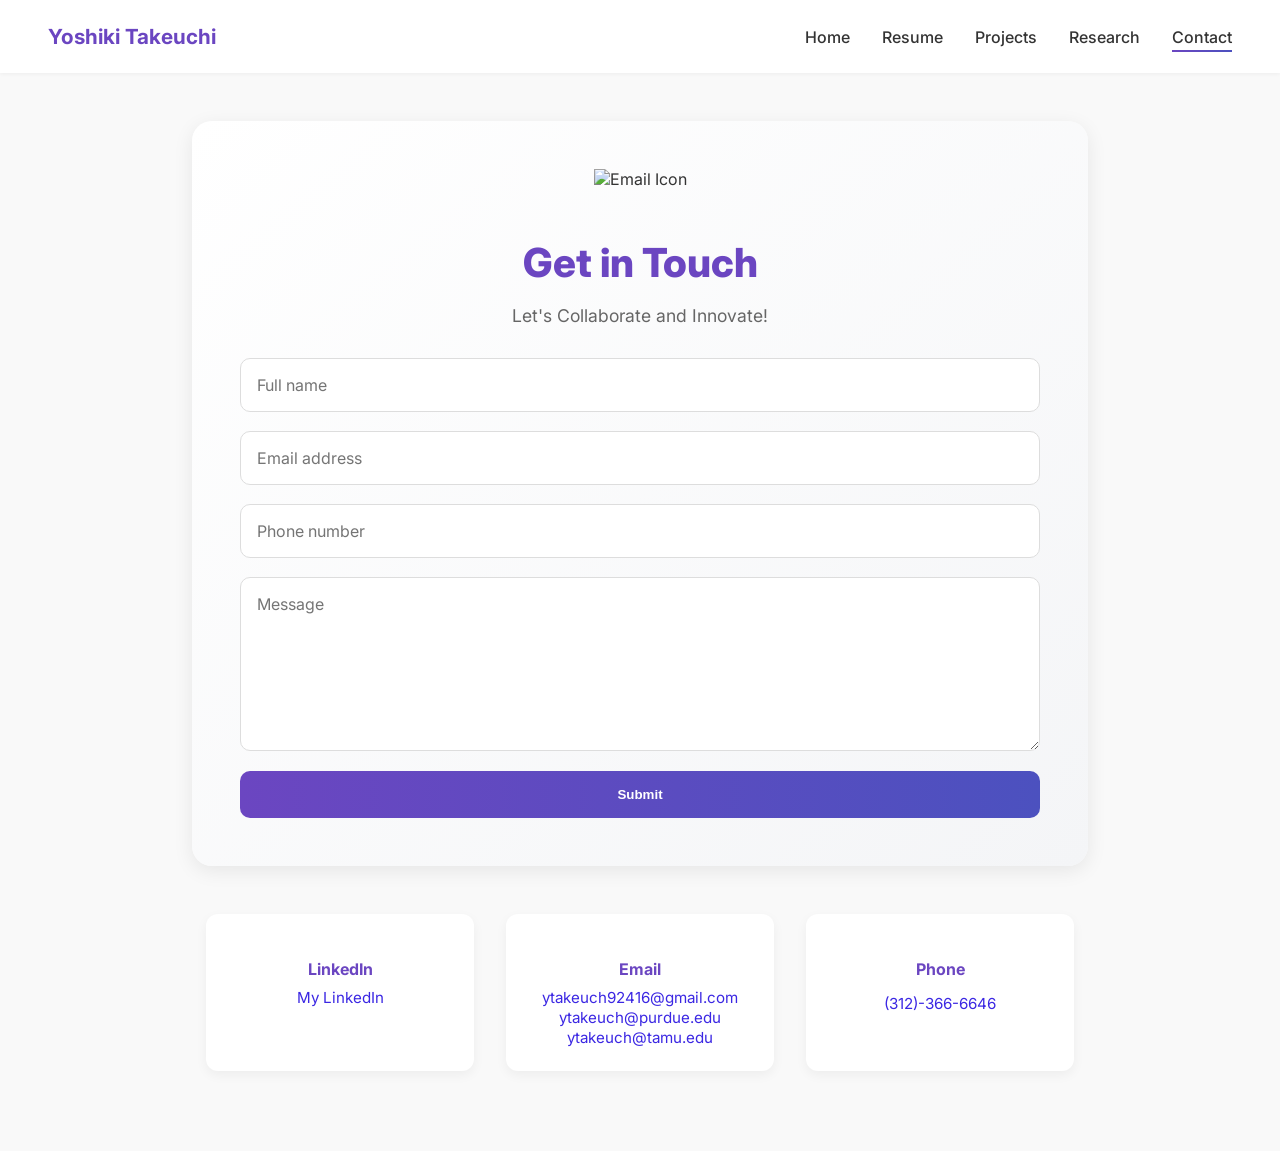
==== contact.html @ b3e2d3dc "Add files via upload" ====
<!DOCTYPE html>
<html lang="en">
<head>
  <meta charset="UTF-8">
  <meta name="viewport" content="width=device-width, initial-scale=1.0">
  <title>Contact - Yoshiki Takeuchi</title>
  <link href="https://fonts.googleapis.com/css2?family=Inter:wght@400;600;700;800&display=swap" rel="stylesheet">
  <style>
    body {
      font-family: 'Inter', sans-serif;
      margin: 0;
      padding: 0;
      background-color: #f9f9f9;
      color: #333;
    }
    .navbar {
      display: flex;
      justify-content: space-between;
      align-items: center;
      padding: 1.5rem 3rem;
      background-color: #fff;
      box-shadow: 0 1px 4px rgba(0, 0, 0, 0.05);
    }
    .navbar .logo {
      color: #6B46C1;
      font-weight: 700;
      font-size: 1.3rem;
    }
    .navbar ul {
      list-style: none;
      display: flex;
      gap: 2rem;
      margin: 0;
      padding: 0;
    }
    .navbar a {
      text-decoration: none;
      color: #333;
      font-weight: 500;
      position: relative;
      transition: color 0.3s ease;
    }
    .navbar a:hover {
      color: #6B46C1;
    }
    .navbar a.active::after {
      content: '';
      position: absolute;
      left: 0;
      bottom: -5px;
      width: 100%;
      height: 2px;
      background: linear-gradient(to right, #6B46C1, #4C51BF);
    }
    .contact-container {
      max-width: 800px;
      margin: 3rem auto;
      background: linear-gradient(to bottom right, #ffffff, #f4f5f7);
      padding: 3rem;
      border-radius: 20px;
      text-align: center;
      box-shadow: 0 5px 20px rgba(0, 0, 0, 0.08);
    }
    .contact-container img {
      width: 50px;
      margin-bottom: 1rem;
      transition: transform 0.3s ease;
    }
    .contact-container img:hover {
      transform: scale(1.1);
    }
    .contact-container h2 {
      font-size: 2.5rem;
      font-weight: 800;
      color: #6B46C1;
      margin-bottom: 0.5rem;
    }
    .contact-container p.subtitle {
      color: #666;
      margin-bottom: 2rem;
      font-size: 1.1rem;
    }
    .contact-container form {
      display: flex;
      flex-direction: column;
      gap: 1.2rem;
    }
    input, textarea {
      padding: 1rem;
      border-radius: 10px;
      border: 1px solid #ddd;
      font-size: 1rem;
      font-family: inherit;
      background-color: #fff;
      transition: border-color 0.3s ease, box-shadow 0.3s ease;
    }
    input:focus, textarea:focus {
      outline: none;
      border-color: #6B46C1;
      box-shadow: 0 0 8px rgba(107, 70, 193, 0.2);
    }
    textarea {
      resize: vertical;
      min-height: 140px;
    }
    .submit-btn {
      background: linear-gradient(to right, #6B46C1, #4C51BF);
      color: white;
      padding: 1rem;
      font-weight: 600;
      border: none;
      border-radius: 10px;
      cursor: pointer;
      transition: transform 0.3s ease, box-shadow 0.3s ease;
    }
    .submit-btn:hover {
      transform: translateY(-2px);
      box-shadow: 0 5px 15px rgba(107, 70, 193, 0.3);
    }
    .success-message {
      display: none;
      color: #2ecc71;
      font-weight: 600;
      margin-top: 1rem;
    }
    .contact-info {
      display: flex;
      justify-content: center;
      gap: 2rem;
      margin: 3rem auto 5rem;
      flex-wrap: wrap;
    }
    .info-box {
      background-color: white;
      padding: 1.5rem;
      border-radius: 12px;
      box-shadow: 0 4px 12px rgba(0, 0, 0, 0.05);
      width: 220px;
      text-align: center;
      transition: transform 0.3s ease, box-shadow 0.3s ease;
    }
    .info-box:hover {
      transform: translateY(-5px);
      box-shadow: 0 8px 20px rgba(0, 0, 0, 0.1);
    }
    .info-box h4 {
      margin-bottom: 0.5rem;
      color: #6B46C1;
    }
    .info-box a, .info-box p {
      text-decoration: none;
      color: #3b27e3;
      font-size: 0.95rem;
      transition: color 0.3s ease;
    }
    .info-box a:hover {
      color: #6B46C1;
    }
  </style>
</head>
<body>
  <header class="navbar">
    <div class="logo">Yoshiki Takeuchi</div>
    <nav>
      <ul>
        <li><a href="index.html" class="nav-link">Home</a></li>
        <li><a href="resume.html" class="nav-link">Resume</a></li>
        <li><a href="projects.html" class="nav-link">Projects</a></li>
        <li><a href="research.html" class="nav-link">Research</a></li>
        <li><a href="contact.html" class="nav-link active">Contact</a></li>
      </ul>
    </nav>
  </header>

  <main>
    <div class="contact-container">
      <img src="https://cdn-icons-png.flaticon.com/512/732/732200.png" alt="Email Icon">
      <h2>Get in Touch</h2>
      <p class="subtitle">Let's Collaborate and Innovate!</p>
      <form id="contact-form">
        <input type="text" name="Full Name" placeholder="Full name" required>
        <input type="email" name="Email" placeholder="Email address" required>
        <input type="tel" name="Phone" placeholder="Phone number">
        <textarea name="Message" placeholder="Message" required></textarea>
        <button type="submit" class="submit-btn">Submit</button>
        <p class="success-message">Message sent successfully!</p>
      </form>
    </div>

    <div class="contact-info">
      <div class="info-box">
        <h4>LinkedIn</h4>
        <a href="https://www.linkedin.com/in/yoshiki-takeuchi-6a8500245" target="_blank">My LinkedIn</a>
      </div>
      <div class="info-box">
        <h4>Email</h4>
        <a href="mailto:ytakeuch92416@gmail.com">ytakeuch92416@gmail.com</a><br>
        <a href="mailto:ytakeuch@purdue.edu">ytakeuch@purdue.edu</a><br>
        <a href="mailto:ytakeuch@tamu.edu">ytakeuch@tamu.edu</a>
      </div>
      <div class="info-box">
        <h4>Phone</h4>
        <p>(312)-366-6646</p>
      </div>
    </div>
  </main>

  <script>
    // Navbar active link
    const currentPath = window.location.pathname.split("/").pop();
    document.querySelectorAll(".nav-link").forEach(link => {
      if (link.getAttribute("href") === currentPath) {
        link.classList.add("active");
      }
    });

    // Form submission feedback
    const form = document.getElementById('contact-form');
    const successMessage = document.querySelector('.success-message');
    form.addEventListener('submit', (e) => {
      e.preventDefault();
      successMessage.style.display = 'block';
      form.reset();
      setTimeout(() => {
        successMessage.style.display = 'none';
      }, 3000);
    });
  </script>
</body>
</html>
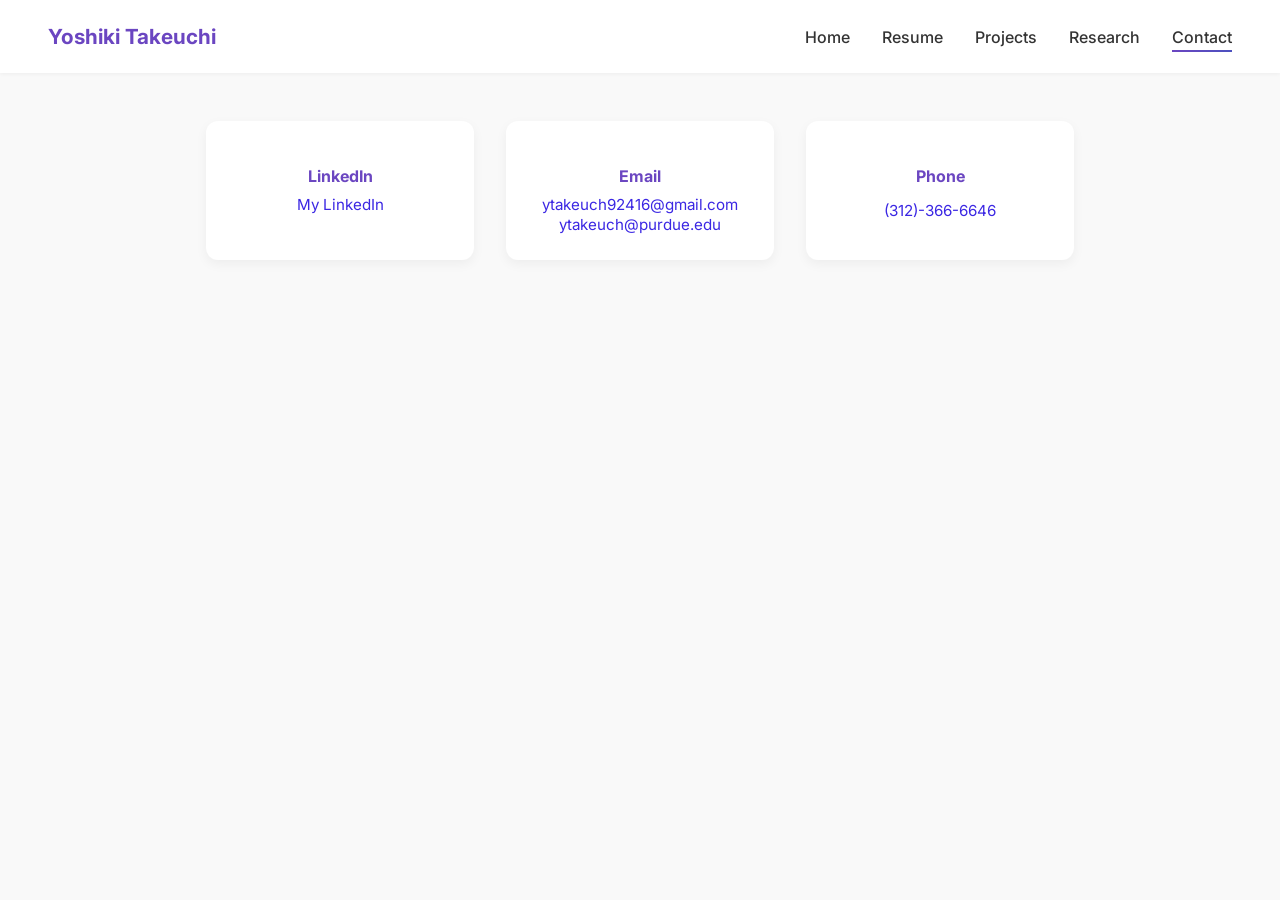
==== commit 9492c812: "Add files via upload" ====
--- a/contact.html
+++ b/contact.html
@@ -173,7 +173,7 @@
   </header>
 
   <main>
-    <div class="contact-container">
+    <!-- <div class="contact-container">
       <img src="https://cdn-icons-png.flaticon.com/512/732/732200.png" alt="Email Icon">
       <h2>Get in Touch</h2>
       <p class="subtitle">Let's Collaborate and Innovate!</p>
@@ -185,8 +185,8 @@
         <button type="submit" class="submit-btn">Submit</button>
         <p class="success-message">Message sent successfully!</p>
       </form>
-    </div>
-
+    </div> -->
+    
     <div class="contact-info">
       <div class="info-box">
         <h4>LinkedIn</h4>
@@ -196,7 +196,6 @@
         <h4>Email</h4>
         <a href="mailto:ytakeuch92416@gmail.com">ytakeuch92416@gmail.com</a><br>
         <a href="mailto:ytakeuch@purdue.edu">ytakeuch@purdue.edu</a><br>
-        <a href="mailto:ytakeuch@tamu.edu">ytakeuch@tamu.edu</a>
       </div>
       <div class="info-box">
         <h4>Phone</h4>
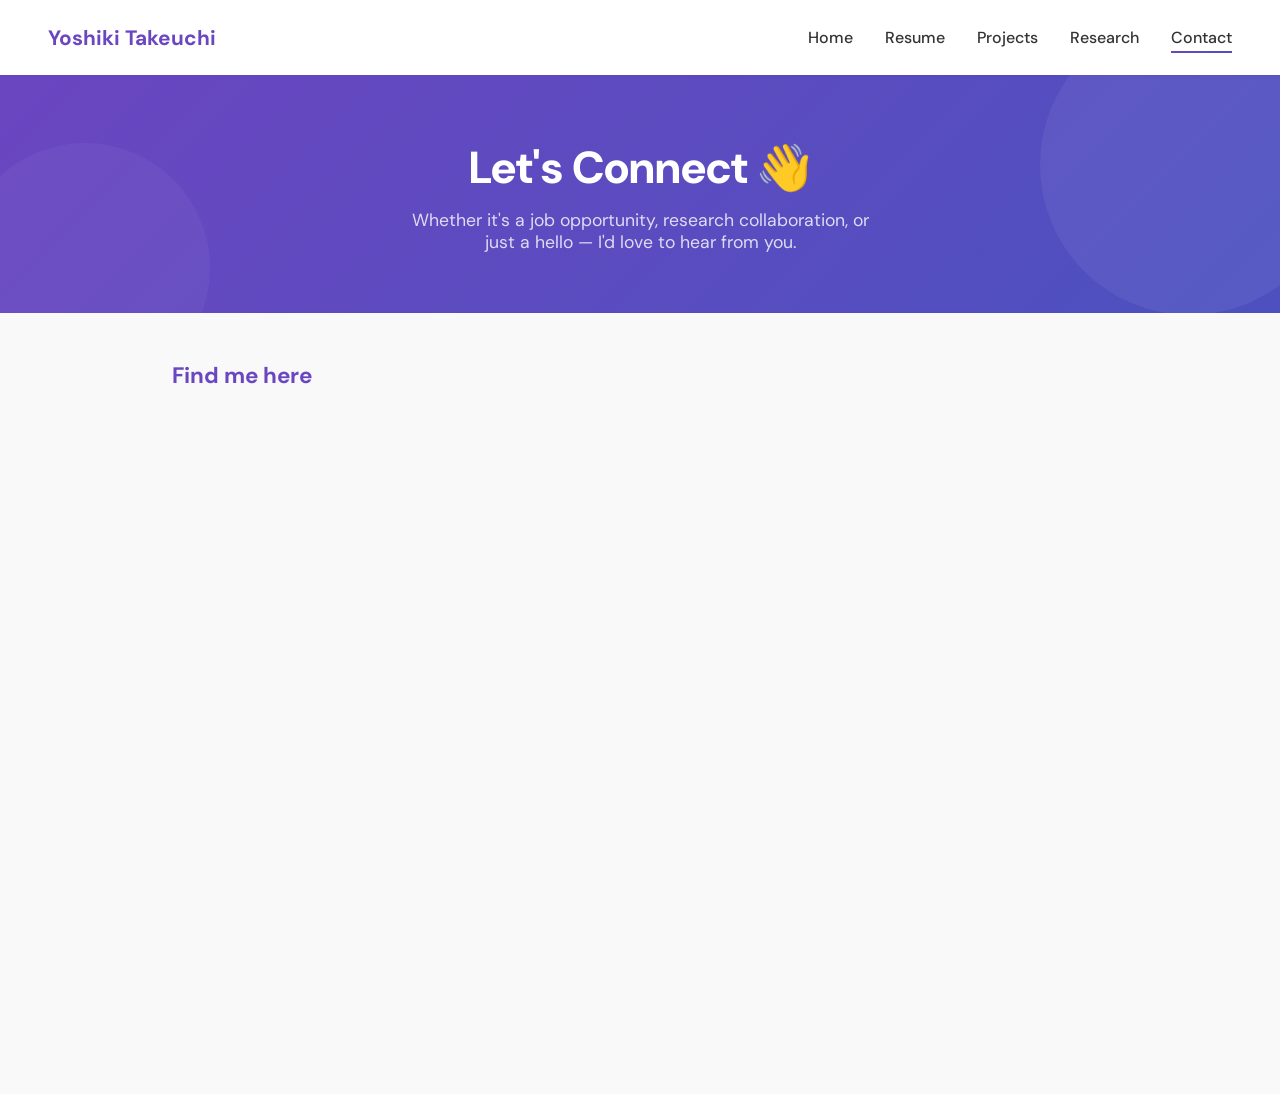
==== commit 1c15019b: "Add files via upload" ====
--- a/contact.html
+++ b/contact.html
@@ -4,164 +4,226 @@
   <meta charset="UTF-8">
   <meta name="viewport" content="width=device-width, initial-scale=1.0">
   <title>Contact - Yoshiki Takeuchi</title>
-  <link href="https://fonts.googleapis.com/css2?family=Inter:wght@400;600;700;800&display=swap" rel="stylesheet">
+  <link href="https://fonts.googleapis.com/css2?family=DM+Sans:wght@400;500;600;700&family=DM+Serif+Display:ital@0;1&display=swap" rel="stylesheet">
   <style>
-    body {
-      font-family: 'Inter', sans-serif;
-      margin: 0;
-      padding: 0;
-      background-color: #f9f9f9;
-      color: #333;
-    }
+    * { margin: 0; padding: 0; box-sizing: border-box; }
+
+    body { font-family: 'DM Sans', sans-serif; background-color: #f9f9f9; color: #333; }
+
+    /* ── Navbar ── */
     .navbar {
       display: flex;
       justify-content: space-between;
       align-items: center;
       padding: 1.5rem 3rem;
       background-color: #fff;
-      box-shadow: 0 1px 4px rgba(0, 0, 0, 0.05);
-    }
-    .navbar .logo {
-      color: #6B46C1;
-      font-weight: 700;
-      font-size: 1.3rem;
-    }
-    .navbar ul {
-      list-style: none;
-      display: flex;
-      gap: 2rem;
-      margin: 0;
-      padding: 0;
-    }
-    .navbar a {
-      text-decoration: none;
-      color: #333;
-      font-weight: 500;
+      box-shadow: 0 1px 4px rgba(0,0,0,0.05);
+      position: sticky;
+      top: 0;
+      z-index: 100;
+    }
+    .navbar .logo { color: #6B46C1; font-weight: 700; font-size: 1.3rem; }
+    .navbar ul { list-style: none; display: flex; gap: 2rem; margin: 0; padding: 0; }
+    .navbar a { text-decoration: none; color: #333; font-weight: 500; position: relative; transition: color 0.3s ease; }
+    .navbar a:hover { color: #6B46C1; }
+    .navbar a::after {
+      content: ''; position: absolute;
+      left: 0; bottom: -5px; width: 0; height: 2px;
+      background: linear-gradient(to right, #6B46C1, #4C51BF);
+      transition: width 0.25s ease;
+    }
+    .navbar a:hover::after, .navbar a.active::after { width: 100%; }
+
+    /* Hamburger */
+    .nav-toggle {
+      display: none;
+      flex-direction: column;
+      gap: 5px;
+      cursor: pointer;
+      background: none;
+      border: none;
+      padding: 4px;
+    }
+    .nav-toggle span {
+      display: block; width: 24px; height: 2px;
+      background: #333; border-radius: 2px; transition: all 0.3s ease;
+    }
+
+    /* ── Hero ── */
+    .contact-hero {
+      background: linear-gradient(135deg, #6B46C1 0%, #4C51BF 100%);
+      padding: 4rem 3rem 3rem;
+      text-align: center;
       position: relative;
-      transition: color 0.3s ease;
-    }
-    .navbar a:hover {
-      color: #6B46C1;
-    }
-    .navbar a.active::after {
-      content: '';
-      position: absolute;
-      left: 0;
-      bottom: -5px;
-      width: 100%;
-      height: 2px;
+      overflow: hidden;
+    }
+    .contact-hero::before {
+      content: ''; position: absolute;
+      top: -60px; right: -60px; width: 300px; height: 300px;
+      background: rgba(255,255,255,0.06); border-radius: 50%;
+    }
+    .contact-hero::after {
+      content: ''; position: absolute;
+      bottom: -80px; left: -40px; width: 250px; height: 250px;
+      background: rgba(255,255,255,0.04); border-radius: 50%;
+    }
+    .contact-hero h1 { font-size: 2.8rem; font-weight: 800; color: #fff; margin-bottom: 0.75rem; }
+    .contact-hero p { color: rgba(255,255,255,0.8); font-size: 1.1rem; max-width: 480px; margin: 0 auto; }
+
+    /* ── Body layout ── */
+    .contact-body {
+      max-width: 1000px;
+      margin: 0 auto;
+      padding: 3rem 2rem 5rem;
+      display: grid;
+      grid-template-columns: 1fr 1.4fr;
+      gap: 2.5rem;
+      align-items: start;
+    }
+
+    /* ── Left ── */
+    .contact-left h2 { font-size: 1.4rem; font-weight: 700; color: #6B46C1; margin-bottom: 1.5rem; }
+
+    .contact-card {
+      background: #fff; border-radius: 14px; padding: 1.25rem 1.5rem;
+      margin-bottom: 1rem; box-shadow: 0 4px 12px rgba(0,0,0,0.05);
+      display: flex; align-items: center; gap: 1rem;
+      text-decoration: none; color: inherit;
+      transition: transform 0.25s ease, box-shadow 0.25s ease;
+      border-left: 4px solid transparent;
+    }
+    .contact-card:hover {
+      transform: translateX(6px);
+      box-shadow: 0 8px 20px rgba(107,70,193,0.12);
+      border-left-color: #6B46C1;
+    }
+    .contact-card .icon {
+      font-size: 1.6rem; width: 44px; height: 44px;
+      display: flex; align-items: center; justify-content: center;
+      background: #f0ebff; border-radius: 10px; flex-shrink: 0;
+    }
+    .contact-card .card-info strong {
+      display: block; font-size: 0.8rem; font-weight: 700;
+      text-transform: uppercase; letter-spacing: 0.06em; color: #999; margin-bottom: 0.2rem;
+    }
+    .contact-card .card-info span { font-size: 0.95rem; color: #333; font-weight: 500; }
+
+    .availability {
+      background: #fff; border-radius: 14px; padding: 1.25rem 1.5rem;
+      box-shadow: 0 4px 12px rgba(0,0,0,0.05); margin-top: 1.5rem;
+    }
+    .availability h3 {
+      font-size: 0.85rem; font-weight: 700; text-transform: uppercase;
+      letter-spacing: 0.06em; color: #999; margin-bottom: 1rem;
+    }
+    .status-dot {
+      display: inline-block; width: 9px; height: 9px;
+      border-radius: 50%; background: #22c55e; margin-right: 0.5rem;
+      animation: pulse 2s infinite;
+    }
+    @keyframes pulse {
+      0%, 100% { box-shadow: 0 0 0 0 rgba(34,197,94,0.4); }
+      50%       { box-shadow: 0 0 0 6px rgba(34,197,94,0); }
+    }
+    .status-text { font-size: 0.95rem; font-weight: 600; color: #333; }
+    .availability p.note { font-size: 0.85rem; color: #888; margin-top: 0.5rem; }
+
+    /* ── Right: form ── */
+    .contact-right {
+      background: #fff; border-radius: 18px; padding: 2.25rem;
+      box-shadow: 0 6px 24px rgba(0,0,0,0.07);
+    }
+    .contact-right h2 { font-size: 1.4rem; font-weight: 700; color: #6B46C1; margin-bottom: 0.4rem; }
+    .contact-right p.form-sub { font-size: 0.9rem; color: #888; margin-bottom: 1.75rem; }
+
+    .form-group { margin-bottom: 1.1rem; }
+    .form-group label {
+      display: block; font-size: 0.82rem; font-weight: 600; color: #555;
+      margin-bottom: 0.4rem; text-transform: uppercase; letter-spacing: 0.05em;
+    }
+    .form-group input, .form-group textarea, .form-group select {
+      width: 100%; padding: 0.85rem 1rem; border: 1.5px solid #e5e5e5;
+      border-radius: 10px; font-size: 0.95rem; font-family: 'DM Sans', sans-serif;
+      color: #333; background: #fafafa;
+      transition: border-color 0.25s ease, box-shadow 0.25s ease, background 0.25s ease;
+    }
+    .form-group input:focus, .form-group textarea:focus, .form-group select:focus {
+      outline: none; border-color: #6B46C1; background: #fff;
+      box-shadow: 0 0 0 3px rgba(107,70,193,0.1);
+    }
+    .form-group textarea { resize: vertical; min-height: 120px; }
+
+    .form-row { display: grid; grid-template-columns: 1fr 1fr; gap: 1rem; }
+
+    .submit-btn {
+      width: 100%; padding: 1rem;
       background: linear-gradient(to right, #6B46C1, #4C51BF);
-    }
-    .contact-container {
-      max-width: 800px;
-      margin: 3rem auto;
-      background: linear-gradient(to bottom right, #ffffff, #f4f5f7);
-      padding: 3rem;
-      border-radius: 20px;
-      text-align: center;
-      box-shadow: 0 5px 20px rgba(0, 0, 0, 0.08);
-    }
-    .contact-container img {
-      width: 50px;
-      margin-bottom: 1rem;
-      transition: transform 0.3s ease;
-    }
-    .contact-container img:hover {
-      transform: scale(1.1);
-    }
-    .contact-container h2 {
-      font-size: 2.5rem;
-      font-weight: 800;
-      color: #6B46C1;
-      margin-bottom: 0.5rem;
-    }
-    .contact-container p.subtitle {
-      color: #666;
-      margin-bottom: 2rem;
-      font-size: 1.1rem;
-    }
-    .contact-container form {
-      display: flex;
-      flex-direction: column;
-      gap: 1.2rem;
-    }
-    input, textarea {
-      padding: 1rem;
-      border-radius: 10px;
-      border: 1px solid #ddd;
-      font-size: 1rem;
-      font-family: inherit;
-      background-color: #fff;
-      transition: border-color 0.3s ease, box-shadow 0.3s ease;
-    }
-    input:focus, textarea:focus {
-      outline: none;
-      border-color: #6B46C1;
-      box-shadow: 0 0 8px rgba(107, 70, 193, 0.2);
-    }
-    textarea {
-      resize: vertical;
-      min-height: 140px;
-    }
-    .submit-btn {
-      background: linear-gradient(to right, #6B46C1, #4C51BF);
-      color: white;
-      padding: 1rem;
-      font-weight: 600;
-      border: none;
-      border-radius: 10px;
-      cursor: pointer;
-      transition: transform 0.3s ease, box-shadow 0.3s ease;
-    }
-    .submit-btn:hover {
-      transform: translateY(-2px);
-      box-shadow: 0 5px 15px rgba(107, 70, 193, 0.3);
-    }
-    .success-message {
-      display: none;
-      color: #2ecc71;
-      font-weight: 600;
-      margin-top: 1rem;
-    }
-    .contact-info {
-      display: flex;
-      justify-content: center;
-      gap: 2rem;
-      margin: 3rem auto 5rem;
-      flex-wrap: wrap;
-    }
-    .info-box {
-      background-color: white;
-      padding: 1.5rem;
-      border-radius: 12px;
-      box-shadow: 0 4px 12px rgba(0, 0, 0, 0.05);
-      width: 220px;
-      text-align: center;
-      transition: transform 0.3s ease, box-shadow 0.3s ease;
-    }
-    .info-box:hover {
-      transform: translateY(-5px);
-      box-shadow: 0 8px 20px rgba(0, 0, 0, 0.1);
-    }
-    .info-box h4 {
-      margin-bottom: 0.5rem;
-      color: #6B46C1;
-    }
-    .info-box a, .info-box p {
-      text-decoration: none;
-      color: #3b27e3;
-      font-size: 0.95rem;
-      transition: color 0.3s ease;
-    }
-    .info-box a:hover {
-      color: #6B46C1;
+      color: white; font-size: 1rem; font-weight: 700;
+      font-family: 'DM Sans', sans-serif; border: none;
+      border-radius: 10px; cursor: pointer;
+      transition: transform 0.2s ease, box-shadow 0.2s ease; margin-top: 0.5rem;
+    }
+    .submit-btn:hover { transform: translateY(-2px); box-shadow: 0 8px 20px rgba(107,70,193,0.3); }
+    .submit-btn:active { transform: translateY(0); }
+
+    .success-banner {
+      display: none; background: #f0fdf4; border: 1.5px solid #86efac;
+      border-radius: 10px; padding: 1rem 1.25rem; margin-top: 1rem;
+      text-align: center; color: #16a34a; font-weight: 600; font-size: 0.95rem;
+    }
+
+    /* ── Reveal ── */
+    .reveal { opacity: 0; transform: translateY(24px); transition: opacity 0.6s ease, transform 0.6s ease; }
+    .reveal.visible { opacity: 1; transform: translateY(0); }
+    .reveal-delay-1 { transition-delay: 0.1s; }
+    .reveal-delay-2 { transition-delay: 0.2s; }
+    .reveal-delay-3 { transition-delay: 0.3s; }
+
+    /* ── Tablet ── */
+    @media (max-width: 900px) {
+      .contact-body { grid-template-columns: 1fr; gap: 2rem; padding: 2rem 1.5rem 4rem; }
+      .contact-hero h1 { font-size: 2.2rem; }
+    }
+
+    /* ── Mobile ── */
+    @media (max-width: 600px) {
+      .navbar { padding: 1rem 1.5rem; }
+      .nav-toggle { display: flex; }
+      .navbar nav {
+        display: none; position: absolute;
+        top: 64px; left: 0; right: 0;
+        background: #fff; box-shadow: 0 4px 12px rgba(0,0,0,0.08);
+        padding: 1rem 0; z-index: 99;
+      }
+      .navbar nav.open { display: block; }
+      .navbar ul { flex-direction: column; gap: 0; align-items: center; }
+      .navbar ul li { width: 100%; text-align: center; }
+      .navbar a { display: block; padding: 0.85rem 1rem; font-size: 1rem; }
+
+      .contact-hero { padding: 2.5rem 1.25rem 2rem; }
+      .contact-hero h1 { font-size: 1.9rem; }
+      .contact-hero p { font-size: 0.95rem; }
+      .contact-body { padding: 1.5rem 1rem 3rem; }
+      .form-row { grid-template-columns: 1fr; }
+      .contact-right { padding: 1.5rem; }
+    }
+
+    /* ── Landscape phone ── */
+    @media (max-height: 500px) and (orientation: landscape) {
+      .contact-hero { padding: 1.5rem 2rem; }
+      .contact-hero h1 { font-size: 1.8rem; margin-bottom: 0.4rem; }
+      .contact-body { padding: 1.5rem 2rem 3rem; }
     }
   </style>
 </head>
 <body>
+
   <header class="navbar">
     <div class="logo">Yoshiki Takeuchi</div>
-    <nav>
+    <button class="nav-toggle" id="nav-toggle" aria-label="Toggle menu">
+      <span></span><span></span><span></span>
+    </button>
+    <nav id="main-nav">
       <ul>
         <li><a href="index.html" class="nav-link">Home</a></li>
         <li><a href="resume.html" class="nav-link">Resume</a></li>
@@ -172,58 +234,90 @@
     </nav>
   </header>
 
-  <main>
-    <!-- <div class="contact-container">
-      <img src="https://cdn-icons-png.flaticon.com/512/732/732200.png" alt="Email Icon">
-      <h2>Get in Touch</h2>
-      <p class="subtitle">Let's Collaborate and Innovate!</p>
-      <form id="contact-form">
-        <input type="text" name="Full Name" placeholder="Full name" required>
-        <input type="email" name="Email" placeholder="Email address" required>
-        <input type="tel" name="Phone" placeholder="Phone number">
-        <textarea name="Message" placeholder="Message" required></textarea>
-        <button type="submit" class="submit-btn">Submit</button>
-        <p class="success-message">Message sent successfully!</p>
-      </form>
-    </div> -->
-    
-    <div class="contact-info">
-      <div class="info-box">
-        <h4>LinkedIn</h4>
-        <a href="https://www.linkedin.com/in/yoshiki-takeuchi-6a8500245" target="_blank">My LinkedIn</a>
-      </div>
-      <div class="info-box">
-        <h4>Email</h4>
-        <a href="mailto:ytakeuch92416@gmail.com">ytakeuch92416@gmail.com</a><br>
-        <a href="mailto:ytakeuch@purdue.edu">ytakeuch@purdue.edu</a><br>
-      </div>
-      <div class="info-box">
-        <h4>Phone</h4>
-        <p>(312)-366-6646</p>
+  <div class="contact-hero">
+    <h1>Let's Connect 👋</h1>
+    <p>Whether it's a job opportunity, research collaboration, or just a hello — I'd love to hear from you.</p>
+    <p id="contact-greeting" style="margin-top:0.75rem; font-size:0.95rem; color:rgba(255,255,255,0.7); font-style:italic;"></p>
+    <p id="visitor-time" style="margin-top:0.25rem; font-size:0.85rem; color:rgba(255,255,255,0.5);"></p>
+  </div>
+
+  <div class="contact-body">
+
+    <div class="contact-left">
+      <h2>Find me here</h2>
+
+      <a href="https://www.linkedin.com/in/yoshiki-takeuchi-6a8500245" target="_blank" class="contact-card reveal">
+        <div class="icon">💼</div>
+        <div class="card-info"><strong>LinkedIn</strong><span>Yoshiki Takeuchi</span></div>
+      </a>
+
+      <a href="/cdn-cgi/l/email-protection#057c71646e6070666d3c37313433456268646c692b666a68" class="contact-card reveal reveal-delay-1">
+        <div class="icon">✉️</div>
+        <div class="card-info"><strong>Personal Email</strong><span><span class="__cf_email__" data-cfemail="641d10050f0111070c5d56505552240309050d084a070b09">[email&#160;protected]</span></span></div>
+      </a>
+
+      <a href="/cdn-cgi/l/email-protection#7f060b1e141a0a1c173f0f0a0d1b0a1a511a1b0a" class="contact-card reveal reveal-delay-2">
+        <div class="icon">🎓</div>
+        <div class="card-info"><strong>University Email</strong><span><span class="__cf_email__" data-cfemail="29505d48424c5c4a4169595c5b4d5c4c074c4d5c">[email&#160;protected]</span></span></div>
+      </a>
+
+      <a href="tel:3123666646" class="contact-card reveal reveal-delay-3">
+        <div class="icon">📞</div>
+        <div class="card-info"><strong>Phone</strong><span>(312) 366-6646</span></div>
+      </a>
+
+      <div class="availability reveal">
+        <h3>Current Status</h3>
+        <div><span class="status-dot"></span><span class="status-text">Open to opportunities</span></div>
+        <p class="note">Actively looking for full-time roles & research collaborations starting 2025.</p>
       </div>
     </div>
-  </main>
-
-  <script>
-    // Navbar active link
-    const currentPath = window.location.pathname.split("/").pop();
-    document.querySelectorAll(".nav-link").forEach(link => {
-      if (link.getAttribute("href") === currentPath) {
-        link.classList.add("active");
-      }
-    });
-
-    // Form submission feedback
-    const form = document.getElementById('contact-form');
-    const successMessage = document.querySelector('.success-message');
-    form.addEventListener('submit', (e) => {
-      e.preventDefault();
-      successMessage.style.display = 'block';
-      form.reset();
-      setTimeout(() => {
-        successMessage.style.display = 'none';
-      }, 3000);
-    });
-  </script>
+
+    <div class="contact-right reveal">
+      <h2>Send a Message</h2>
+      <p class="form-sub">I typically respond within 24–48 hours.</p>
+
+      <form id="contact-form" action="https://formspree.io/f/myknqdwn" method="POST">
+        <div class="form-row">
+          <div class="form-group">
+            <label for="name">Your Name</label>
+            <input type="text" id="name" name="name" placeholder="Jane Smith" required>
+          </div>
+          <div class="form-group">
+            <label for="email">Email Address</label>
+            <input type="email" id="email" name="email" placeholder="jane@example.com" required>
+          </div>
+        </div>
+
+        <div class="form-group">
+          <label for="reason">Reason for Contact</label>
+          <select id="reason" name="reason">
+            <option value="">Select a reason...</option>
+            <option value="job">Job Opportunity</option>
+            <option value="internship">Internship</option>
+            <option value="research">Research Collaboration</option>
+            <option value="project">Project Inquiry</option>
+            <option value="other">Just Saying Hi</option>
+          </select>
+        </div>
+
+        <div class="form-group">
+          <label for="subject">Subject</label>
+          <input type="text" id="subject" name="subject" placeholder="What's this about?">
+        </div>
+
+        <div class="form-group">
+          <label for="message">Message</label>
+          <textarea id="message" name="message" placeholder="Hi Yoshiki, I wanted to reach out about..." required></textarea>
+        </div>
+
+        <button type="submit" class="submit-btn">Send Message →</button>
+        <div class="success-banner" id="success-banner">✅ Message received! I'll get back to you soon.</div>
+      </form>
+    </div>
+
+  </div>
+
+  <script src="assets/js/main.js"></script>
 </body>
 </html>
